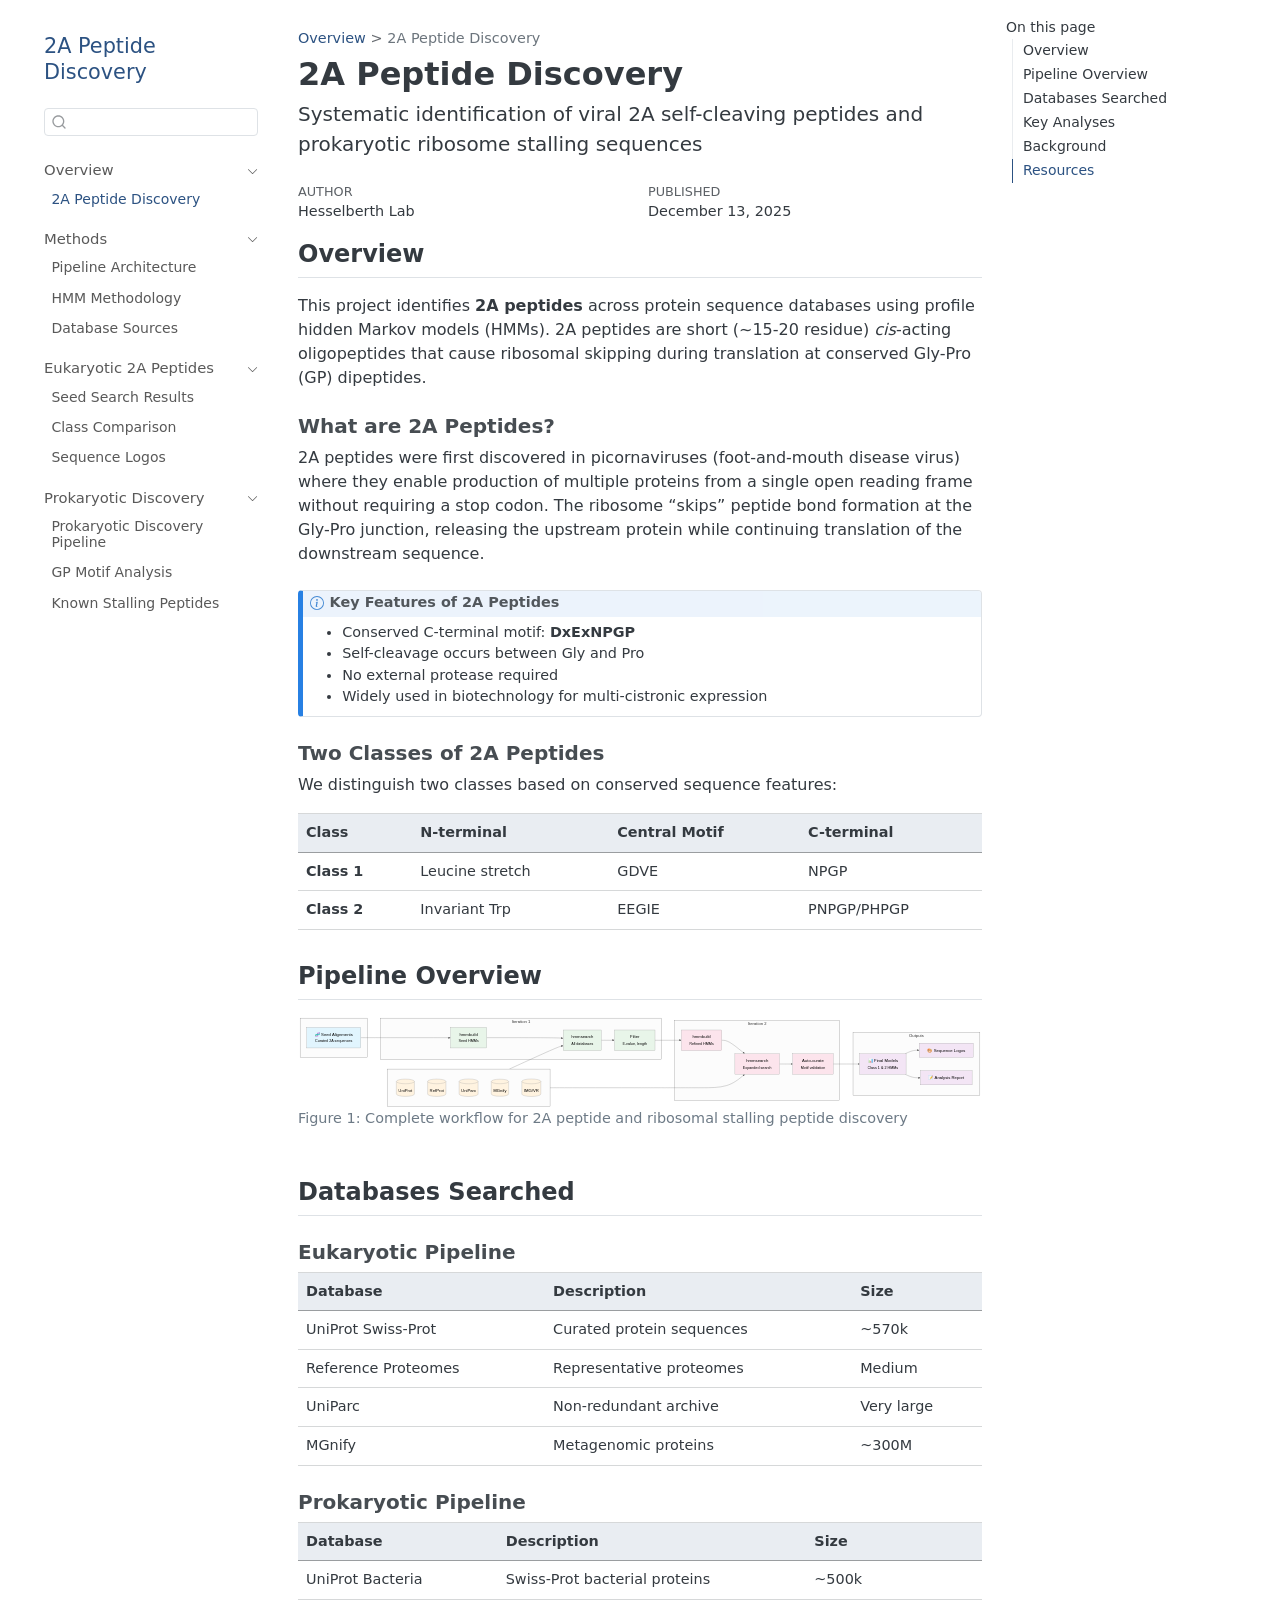
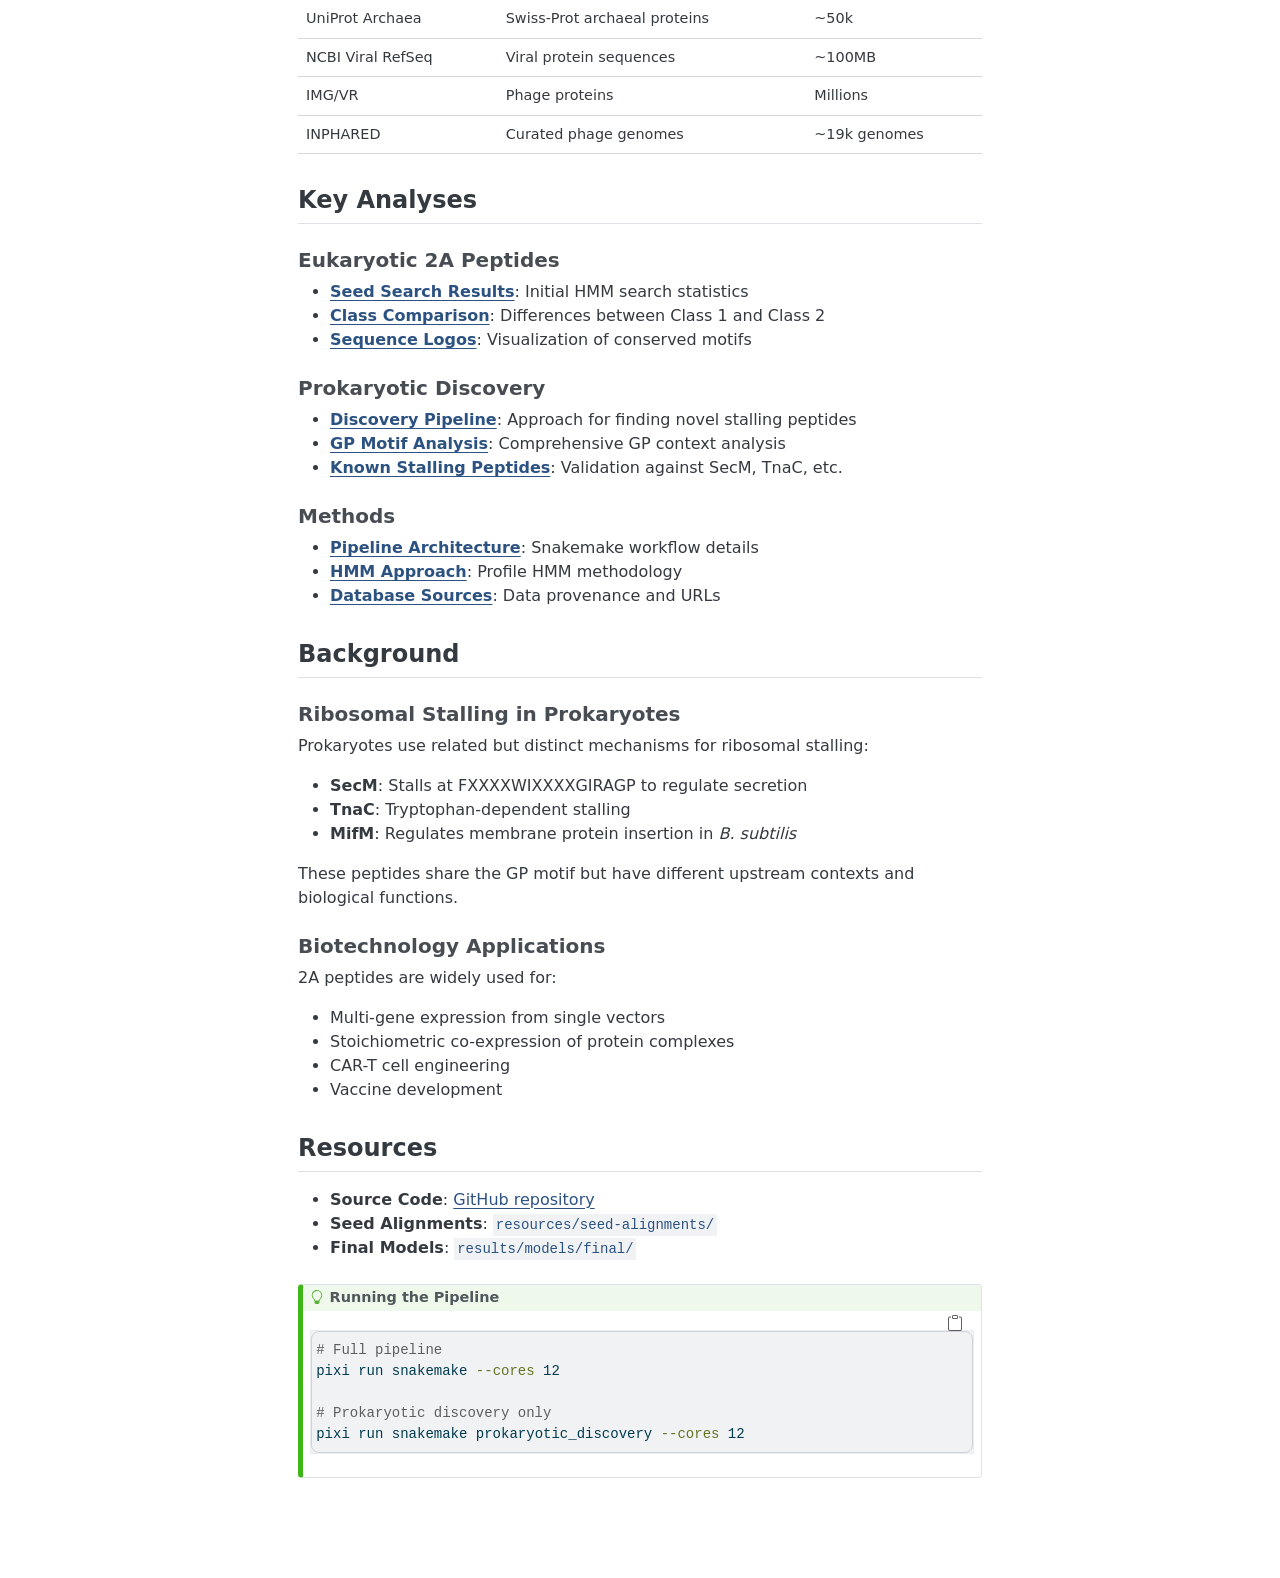
==== index.html @ baee3cad "Built site for gh-pages" ====
<!DOCTYPE html>
<html xmlns="http://www.w3.org/1999/xhtml" lang="en" xml:lang="en"><head>

<meta charset="utf-8">
<meta name="generator" content="quarto-1.8.26">

<meta name="viewport" content="width=device-width, initial-scale=1.0, user-scalable=yes">

<meta name="author" content="Hesselberth Lab">
<meta name="dcterms.date" content="2025-12-13">

<title>2A Peptide Discovery</title>
<style>
code{white-space: pre-wrap;}
span.smallcaps{font-variant: small-caps;}
div.columns{display: flex; gap: min(4vw, 1.5em);}
div.column{flex: auto; overflow-x: auto;}
div.hanging-indent{margin-left: 1.5em; text-indent: -1.5em;}
ul.task-list{list-style: none;}
ul.task-list li input[type="checkbox"] {
  width: 0.8em;
  margin: 0 0.8em 0.2em -1em; /* quarto-specific, see https://github.com/quarto-dev/quarto-cli/issues/4556 */ 
  vertical-align: middle;
}
/* CSS for syntax highlighting */
html { -webkit-text-size-adjust: 100%; }
pre > code.sourceCode { white-space: pre; position: relative; }
pre > code.sourceCode > span { display: inline-block; line-height: 1.25; }
pre > code.sourceCode > span:empty { height: 1.2em; }
.sourceCode { overflow: visible; }
code.sourceCode > span { color: inherit; text-decoration: inherit; }
div.sourceCode { margin: 1em 0; }
pre.sourceCode { margin: 0; }
@media screen {
div.sourceCode { overflow: auto; }
}
@media print {
pre > code.sourceCode { white-space: pre-wrap; }
pre > code.sourceCode > span { text-indent: -5em; padding-left: 5em; }
}
pre.numberSource code
  { counter-reset: source-line 0; }
pre.numberSource code > span
  { position: relative; left: -4em; counter-increment: source-line; }
pre.numberSource code > span > a:first-child::before
  { content: counter(source-line);
    position: relative; left: -1em; text-align: right; vertical-align: baseline;
    border: none; display: inline-block;
    -webkit-touch-callout: none; -webkit-user-select: none;
    -khtml-user-select: none; -moz-user-select: none;
    -ms-user-select: none; user-select: none;
    padding: 0 4px; width: 4em;
  }
pre.numberSource { margin-left: 3em;  padding-left: 4px; }
div.sourceCode
  {   }
@media screen {
pre > code.sourceCode > span > a:first-child::before { text-decoration: underline; }
}
</style>


<script src="site_libs/quarto-nav/quarto-nav.js"></script>
<script src="site_libs/quarto-nav/headroom.min.js"></script>
<script src="site_libs/clipboard/clipboard.min.js"></script>
<script src="site_libs/quarto-search/autocomplete.umd.js"></script>
<script src="site_libs/quarto-search/fuse.min.js"></script>
<script src="site_libs/quarto-search/quarto-search.js"></script>
<meta name="quarto:offset" content="./">
<script src="site_libs/quarto-html/quarto.js" type="module"></script>
<script src="site_libs/quarto-html/tabsets/tabsets.js" type="module"></script>
<script src="site_libs/quarto-html/axe/axe-check.js" type="module"></script>
<script src="site_libs/quarto-html/popper.min.js"></script>
<script src="site_libs/quarto-html/tippy.umd.min.js"></script>
<script src="site_libs/quarto-html/anchor.min.js"></script>
<link href="site_libs/quarto-html/tippy.css" rel="stylesheet">
<link href="site_libs/quarto-html/quarto-syntax-highlighting-91951b2397f5a16bc0a033bcc92477b2.css" rel="stylesheet" id="quarto-text-highlighting-styles">
<script src="site_libs/bootstrap/bootstrap.min.js"></script>
<link href="site_libs/bootstrap/bootstrap-icons.css" rel="stylesheet">
<link href="site_libs/bootstrap/bootstrap-59ac97085a7323f8e809bf4a09ac5792.min.css" rel="stylesheet" append-hash="true" id="quarto-bootstrap" data-mode="light">
<script id="quarto-search-options" type="application/json">{
  "location": "sidebar",
  "copy-button": false,
  "collapse-after": 3,
  "panel-placement": "start",
  "type": "textbox",
  "limit": 50,
  "keyboard-shortcut": [
    "f",
    "/",
    "s"
  ],
  "show-item-context": false,
  "language": {
    "search-no-results-text": "No results",
    "search-matching-documents-text": "matching documents",
    "search-copy-link-title": "Copy link to search",
    "search-hide-matches-text": "Hide additional matches",
    "search-more-match-text": "more match in this document",
    "search-more-matches-text": "more matches in this document",
    "search-clear-button-title": "Clear",
    "search-text-placeholder": "",
    "search-detached-cancel-button-title": "Cancel",
    "search-submit-button-title": "Submit",
    "search-label": "Search"
  }
}</script>
<meta name="mermaid-theme" content="neutral">
<script src="site_libs/quarto-diagram/mermaid.min.js"></script>
<script src="site_libs/quarto-diagram/mermaid-init.js"></script>
<link href="site_libs/quarto-diagram/mermaid.css" rel="stylesheet">


</head>

<body class="nav-sidebar floating quarto-light">

<div id="quarto-search-results"></div>
  <header id="quarto-header" class="headroom fixed-top">
  <nav class="quarto-secondary-nav">
    <div class="container-fluid d-flex">
      <button type="button" class="quarto-btn-toggle btn" data-bs-toggle="collapse" role="button" data-bs-target=".quarto-sidebar-collapse-item" aria-controls="quarto-sidebar" aria-expanded="false" aria-label="Toggle sidebar navigation" onclick="if (window.quartoToggleHeadroom) { window.quartoToggleHeadroom(); }">
        <i class="bi bi-layout-text-sidebar-reverse"></i>
      </button>
        <nav class="quarto-page-breadcrumbs" aria-label="breadcrumb"><ol class="breadcrumb"><li class="breadcrumb-item"><a href="./index.html">Overview</a></li><li class="breadcrumb-item"><a href="./index.html">2A Peptide Discovery</a></li></ol></nav>
        <a class="flex-grow-1" role="navigation" data-bs-toggle="collapse" data-bs-target=".quarto-sidebar-collapse-item" aria-controls="quarto-sidebar" aria-expanded="false" aria-label="Toggle sidebar navigation" onclick="if (window.quartoToggleHeadroom) { window.quartoToggleHeadroom(); }">      
        </a>
      <button type="button" class="btn quarto-search-button" aria-label="Search" onclick="window.quartoOpenSearch();">
        <i class="bi bi-search"></i>
      </button>
    </div>
  </nav>
</header>
<!-- content -->
<div id="quarto-content" class="quarto-container page-columns page-rows-contents page-layout-article">
<!-- sidebar -->
  <nav id="quarto-sidebar" class="sidebar collapse collapse-horizontal quarto-sidebar-collapse-item sidebar-navigation floating overflow-auto">
    <div class="pt-lg-2 mt-2 text-left sidebar-header">
    <div class="sidebar-title mb-0 py-0">
      <a href="./">2A Peptide Discovery</a> 
    </div>
      </div>
        <div class="mt-2 flex-shrink-0 align-items-center">
        <div class="sidebar-search">
        <div id="quarto-search" class="" title="Search"></div>
        </div>
        </div>
    <div class="sidebar-menu-container"> 
    <ul class="list-unstyled mt-1">
        <li class="sidebar-item sidebar-item-section">
      <div class="sidebar-item-container"> 
            <a class="sidebar-item-text sidebar-link text-start" data-bs-toggle="collapse" data-bs-target="#quarto-sidebar-section-1" role="navigation" aria-expanded="true">
 <span class="menu-text">Overview</span></a>
          <a class="sidebar-item-toggle text-start" data-bs-toggle="collapse" data-bs-target="#quarto-sidebar-section-1" role="navigation" aria-expanded="true" aria-label="Toggle section">
            <i class="bi bi-chevron-right ms-2"></i>
          </a> 
      </div>
      <ul id="quarto-sidebar-section-1" class="collapse list-unstyled sidebar-section depth1 show">  
          <li class="sidebar-item">
  <div class="sidebar-item-container"> 
  <a href="./index.html" class="sidebar-item-text sidebar-link active">
 <span class="menu-text">2A Peptide Discovery</span></a>
  </div>
</li>
      </ul>
  </li>
        <li class="sidebar-item sidebar-item-section">
      <div class="sidebar-item-container"> 
            <a class="sidebar-item-text sidebar-link text-start" data-bs-toggle="collapse" data-bs-target="#quarto-sidebar-section-2" role="navigation" aria-expanded="true">
 <span class="menu-text">Methods</span></a>
          <a class="sidebar-item-toggle text-start" data-bs-toggle="collapse" data-bs-target="#quarto-sidebar-section-2" role="navigation" aria-expanded="true" aria-label="Toggle section">
            <i class="bi bi-chevron-right ms-2"></i>
          </a> 
      </div>
      <ul id="quarto-sidebar-section-2" class="collapse list-unstyled sidebar-section depth1 show">  
          <li class="sidebar-item">
  <div class="sidebar-item-container"> 
  <a href="./methods/pipeline.html" class="sidebar-item-text sidebar-link">
 <span class="menu-text">Pipeline Architecture</span></a>
  </div>
</li>
          <li class="sidebar-item">
  <div class="sidebar-item-container"> 
  <a href="./methods/hmm-approach.html" class="sidebar-item-text sidebar-link">
 <span class="menu-text">HMM Methodology</span></a>
  </div>
</li>
          <li class="sidebar-item">
  <div class="sidebar-item-container"> 
  <a href="./methods/databases.html" class="sidebar-item-text sidebar-link">
 <span class="menu-text">Database Sources</span></a>
  </div>
</li>
      </ul>
  </li>
        <li class="sidebar-item sidebar-item-section">
      <div class="sidebar-item-container"> 
            <a class="sidebar-item-text sidebar-link text-start" data-bs-toggle="collapse" data-bs-target="#quarto-sidebar-section-3" role="navigation" aria-expanded="true">
 <span class="menu-text">Eukaryotic 2A Peptides</span></a>
          <a class="sidebar-item-toggle text-start" data-bs-toggle="collapse" data-bs-target="#quarto-sidebar-section-3" role="navigation" aria-expanded="true" aria-label="Toggle section">
            <i class="bi bi-chevron-right ms-2"></i>
          </a> 
      </div>
      <ul id="quarto-sidebar-section-3" class="collapse list-unstyled sidebar-section depth1 show">  
          <li class="sidebar-item">
  <div class="sidebar-item-container"> 
  <a href="./eukaryotic/seed-search.html" class="sidebar-item-text sidebar-link">
 <span class="menu-text">Seed Search Results</span></a>
  </div>
</li>
          <li class="sidebar-item">
  <div class="sidebar-item-container"> 
  <a href="./eukaryotic/class-comparison.html" class="sidebar-item-text sidebar-link">
 <span class="menu-text">Class Comparison</span></a>
  </div>
</li>
          <li class="sidebar-item">
  <div class="sidebar-item-container"> 
  <a href="./eukaryotic/sequence-logos.html" class="sidebar-item-text sidebar-link">
 <span class="menu-text">Sequence Logos</span></a>
  </div>
</li>
      </ul>
  </li>
        <li class="sidebar-item sidebar-item-section">
      <div class="sidebar-item-container"> 
            <a class="sidebar-item-text sidebar-link text-start" data-bs-toggle="collapse" data-bs-target="#quarto-sidebar-section-4" role="navigation" aria-expanded="true">
 <span class="menu-text">Prokaryotic Discovery</span></a>
          <a class="sidebar-item-toggle text-start" data-bs-toggle="collapse" data-bs-target="#quarto-sidebar-section-4" role="navigation" aria-expanded="true" aria-label="Toggle section">
            <i class="bi bi-chevron-right ms-2"></i>
          </a> 
      </div>
      <ul id="quarto-sidebar-section-4" class="collapse list-unstyled sidebar-section depth1 show">  
          <li class="sidebar-item">
  <div class="sidebar-item-container"> 
  <a href="./prokaryotic/discovery.html" class="sidebar-item-text sidebar-link">
 <span class="menu-text">Prokaryotic Discovery Pipeline</span></a>
  </div>
</li>
          <li class="sidebar-item">
  <div class="sidebar-item-container"> 
  <a href="./prokaryotic/gp-motifs.html" class="sidebar-item-text sidebar-link">
 <span class="menu-text">GP Motif Analysis</span></a>
  </div>
</li>
          <li class="sidebar-item">
  <div class="sidebar-item-container"> 
  <a href="./prokaryotic/stalling-peptides.html" class="sidebar-item-text sidebar-link">
 <span class="menu-text">Known Stalling Peptides</span></a>
  </div>
</li>
      </ul>
  </li>
    </ul>
    </div>
</nav>
<div id="quarto-sidebar-glass" class="quarto-sidebar-collapse-item" data-bs-toggle="collapse" data-bs-target=".quarto-sidebar-collapse-item"></div>
<!-- margin-sidebar -->
    <div id="quarto-margin-sidebar" class="sidebar margin-sidebar">
        <nav id="TOC" role="doc-toc" class="toc-active">
    <h2 id="toc-title">On this page</h2>
   
  <ul>
  <li><a href="#overview" id="toc-overview" class="nav-link active" data-scroll-target="#overview">Overview</a>
  <ul class="collapse">
  <li><a href="#what-are-2a-peptides" id="toc-what-are-2a-peptides" class="nav-link" data-scroll-target="#what-are-2a-peptides">What are 2A Peptides?</a></li>
  <li><a href="#two-classes-of-2a-peptides" id="toc-two-classes-of-2a-peptides" class="nav-link" data-scroll-target="#two-classes-of-2a-peptides">Two Classes of 2A Peptides</a></li>
  </ul></li>
  <li><a href="#pipeline-overview" id="toc-pipeline-overview" class="nav-link" data-scroll-target="#pipeline-overview">Pipeline Overview</a></li>
  <li><a href="#databases-searched" id="toc-databases-searched" class="nav-link" data-scroll-target="#databases-searched">Databases Searched</a>
  <ul class="collapse">
  <li><a href="#eukaryotic-pipeline" id="toc-eukaryotic-pipeline" class="nav-link" data-scroll-target="#eukaryotic-pipeline">Eukaryotic Pipeline</a></li>
  <li><a href="#prokaryotic-pipeline" id="toc-prokaryotic-pipeline" class="nav-link" data-scroll-target="#prokaryotic-pipeline">Prokaryotic Pipeline</a></li>
  </ul></li>
  <li><a href="#key-analyses" id="toc-key-analyses" class="nav-link" data-scroll-target="#key-analyses">Key Analyses</a>
  <ul class="collapse">
  <li><a href="#eukaryotic-2a-peptides" id="toc-eukaryotic-2a-peptides" class="nav-link" data-scroll-target="#eukaryotic-2a-peptides">Eukaryotic 2A Peptides</a></li>
  <li><a href="#prokaryotic-discovery" id="toc-prokaryotic-discovery" class="nav-link" data-scroll-target="#prokaryotic-discovery">Prokaryotic Discovery</a></li>
  <li><a href="#methods" id="toc-methods" class="nav-link" data-scroll-target="#methods">Methods</a></li>
  </ul></li>
  <li><a href="#background" id="toc-background" class="nav-link" data-scroll-target="#background">Background</a>
  <ul class="collapse">
  <li><a href="#ribosomal-stalling-in-prokaryotes" id="toc-ribosomal-stalling-in-prokaryotes" class="nav-link" data-scroll-target="#ribosomal-stalling-in-prokaryotes">Ribosomal Stalling in Prokaryotes</a></li>
  <li><a href="#biotechnology-applications" id="toc-biotechnology-applications" class="nav-link" data-scroll-target="#biotechnology-applications">Biotechnology Applications</a></li>
  </ul></li>
  <li><a href="#resources" id="toc-resources" class="nav-link" data-scroll-target="#resources">Resources</a></li>
  </ul>
</nav>
    </div>
<!-- main -->
<main class="content" id="quarto-document-content">

<header id="title-block-header" class="quarto-title-block default"><nav class="quarto-page-breadcrumbs quarto-title-breadcrumbs d-none d-lg-block" aria-label="breadcrumb"><ol class="breadcrumb"><li class="breadcrumb-item"><a href="./index.html">Overview</a></li><li class="breadcrumb-item"><a href="./index.html">2A Peptide Discovery</a></li></ol></nav>
<div class="quarto-title">
<h1 class="title">2A Peptide Discovery</h1>
<p class="subtitle lead">Systematic identification of viral 2A self-cleaving peptides and prokaryotic ribosome stalling sequences</p>
</div>



<div class="quarto-title-meta">

    <div>
    <div class="quarto-title-meta-heading">Author</div>
    <div class="quarto-title-meta-contents">
             <p>Hesselberth Lab </p>
          </div>
  </div>
    
    <div>
    <div class="quarto-title-meta-heading">Published</div>
    <div class="quarto-title-meta-contents">
      <p class="date">December 13, 2025</p>
    </div>
  </div>
  
    
  </div>
  


</header>


<section id="overview" class="level2">
<h2 class="anchored" data-anchor-id="overview">Overview</h2>
<p>This project identifies <strong>2A peptides</strong> across protein sequence databases using profile hidden Markov models (HMMs). 2A peptides are short (~15-20 residue) <em>cis</em>-acting oligopeptides that cause ribosomal skipping during translation at conserved Gly-Pro (GP) dipeptides.</p>
<section id="what-are-2a-peptides" class="level3">
<h3 class="anchored" data-anchor-id="what-are-2a-peptides">What are 2A Peptides?</h3>
<p>2A peptides were first discovered in picornaviruses (foot-and-mouth disease virus) where they enable production of multiple proteins from a single open reading frame without requiring a stop codon. The ribosome “skips” peptide bond formation at the Gly-Pro junction, releasing the upstream protein while continuing translation of the downstream sequence.</p>
<div class="callout callout-style-default callout-note callout-titled">
<div class="callout-header d-flex align-content-center">
<div class="callout-icon-container">
<i class="callout-icon"></i>
</div>
<div class="callout-title-container flex-fill">
<span class="screen-reader-only">Note</span>Key Features of 2A Peptides
</div>
</div>
<div class="callout-body-container callout-body">
<ul>
<li>Conserved C-terminal motif: <strong>DxExNPGP</strong></li>
<li>Self-cleavage occurs between Gly and Pro</li>
<li>No external protease required</li>
<li>Widely used in biotechnology for multi-cistronic expression</li>
</ul>
</div>
</div>
</section>
<section id="two-classes-of-2a-peptides" class="level3">
<h3 class="anchored" data-anchor-id="two-classes-of-2a-peptides">Two Classes of 2A Peptides</h3>
<p>We distinguish two classes based on conserved sequence features:</p>
<table class="caption-top table">
<thead>
<tr class="header">
<th>Class</th>
<th>N-terminal</th>
<th>Central Motif</th>
<th>C-terminal</th>
</tr>
</thead>
<tbody>
<tr class="odd">
<td><strong>Class 1</strong></td>
<td>Leucine stretch</td>
<td>GDVE</td>
<td>NPGP</td>
</tr>
<tr class="even">
<td><strong>Class 2</strong></td>
<td>Invariant Trp</td>
<td>EEGIE</td>
<td>PNPGP/PHPGP</td>
</tr>
</tbody>
</table>
</section>
</section>
<section id="pipeline-overview" class="level2">
<h2 class="anchored" data-anchor-id="pipeline-overview">Pipeline Overview</h2>
<div class="cell" data-layout-align="default">
<div class="cell-output-display">
<div id="fig-pipeline" class="quarto-float quarto-figure quarto-figure-center anchored">
<figure class="quarto-float quarto-float-fig figure">
<div aria-describedby="fig-pipeline-caption-0ceaefa1-69ba-4598-a22c-09a6ac19f8ca">
<div>
<pre class="mermaid mermaid-js" data-label="fig-pipeline">flowchart LR
    subgraph inputs[" "]
        direction TB
        Seeds["🧬 Seed Alignments&lt;br/&gt;&lt;small&gt;Curated 2A sequences&lt;/small&gt;"]
        style Seeds fill:#e1f5fe
    end

    subgraph databases[" "]
        direction TB
        UniProt[(UniProt)]
        RefProt[(RefProt)]
        UniParc[(UniParc)]
        MGnify[(MGnify)]
        IMGVR[(IMG/VR)]
        style UniProt fill:#fff3e0
        style RefProt fill:#fff3e0
        style UniParc fill:#fff3e0
        style MGnify fill:#fff3e0
        style IMGVR fill:#fff3e0
    end

    subgraph iteration1["Iteration 1"]
        direction TB
        HMM1["hmmbuild&lt;br/&gt;&lt;small&gt;Seed HMMs&lt;/small&gt;"]
        Search1["hmmsearch&lt;br/&gt;&lt;small&gt;All databases&lt;/small&gt;"]
        Filter1["Filter&lt;br/&gt;&lt;small&gt;E-value, length&lt;/small&gt;"]
        style HMM1 fill:#e8f5e9
        style Search1 fill:#e8f5e9
        style Filter1 fill:#e8f5e9
    end

    subgraph iteration2["Iteration 2"]
        direction TB
        HMM2["hmmbuild&lt;br/&gt;&lt;small&gt;Refined HMMs&lt;/small&gt;"]
        Search2["hmmsearch&lt;br/&gt;&lt;small&gt;Expanded search&lt;/small&gt;"]
        Curate["Auto-curate&lt;br/&gt;&lt;small&gt;Motif validation&lt;/small&gt;"]
        style HMM2 fill:#fce4ec
        style Search2 fill:#fce4ec
        style Curate fill:#fce4ec
    end

    subgraph outputs["Outputs"]
        direction TB
        FinalHMM["📊 Final Models&lt;br/&gt;&lt;small&gt;Class 1 &amp; 2 HMMs&lt;/small&gt;"]
        Logos["🎨 Sequence Logos"]
        Report["📝 Analysis Report"]
        style FinalHMM fill:#f3e5f5
        style Logos fill:#f3e5f5
        style Report fill:#f3e5f5
    end

    Seeds --&gt; HMM1
    HMM1 --&gt; Search1
    databases --&gt; Search1
    Search1 --&gt; Filter1
    Filter1 --&gt; HMM2
    HMM2 --&gt; Search2
    databases --&gt; Search2
    Search2 --&gt; Curate
    Curate --&gt; FinalHMM
    FinalHMM --&gt; Logos
    FinalHMM --&gt; Report
</pre>
</div>
</div>
<figcaption class="quarto-float-caption-bottom quarto-float-caption quarto-float-fig" id="fig-pipeline-caption-0ceaefa1-69ba-4598-a22c-09a6ac19f8ca">
Figure&nbsp;1: Complete workflow for 2A peptide and ribosomal stalling peptide discovery
</figcaption>
</figure>
</div>
</div>
</div>
</section>
<section id="databases-searched" class="level2">
<h2 class="anchored" data-anchor-id="databases-searched">Databases Searched</h2>
<section id="eukaryotic-pipeline" class="level3">
<h3 class="anchored" data-anchor-id="eukaryotic-pipeline">Eukaryotic Pipeline</h3>
<table class="caption-top table">
<thead>
<tr class="header">
<th>Database</th>
<th>Description</th>
<th>Size</th>
</tr>
</thead>
<tbody>
<tr class="odd">
<td>UniProt Swiss-Prot</td>
<td>Curated protein sequences</td>
<td>~570k</td>
</tr>
<tr class="even">
<td>Reference Proteomes</td>
<td>Representative proteomes</td>
<td>Medium</td>
</tr>
<tr class="odd">
<td>UniParc</td>
<td>Non-redundant archive</td>
<td>Very large</td>
</tr>
<tr class="even">
<td>MGnify</td>
<td>Metagenomic proteins</td>
<td>~300M</td>
</tr>
</tbody>
</table>
</section>
<section id="prokaryotic-pipeline" class="level3">
<h3 class="anchored" data-anchor-id="prokaryotic-pipeline">Prokaryotic Pipeline</h3>
<table class="caption-top table">
<thead>
<tr class="header">
<th>Database</th>
<th>Description</th>
<th>Size</th>
</tr>
</thead>
<tbody>
<tr class="odd">
<td>UniProt Bacteria</td>
<td>Swiss-Prot bacterial proteins</td>
<td>~500k</td>
</tr>
<tr class="even">
<td>UniProt Archaea</td>
<td>Swiss-Prot archaeal proteins</td>
<td>~50k</td>
</tr>
<tr class="odd">
<td>NCBI Viral RefSeq</td>
<td>Viral protein sequences</td>
<td>~100MB</td>
</tr>
<tr class="even">
<td>IMG/VR</td>
<td>Phage proteins</td>
<td>Millions</td>
</tr>
<tr class="odd">
<td>INPHARED</td>
<td>Curated phage genomes</td>
<td>~19k genomes</td>
</tr>
</tbody>
</table>
</section>
</section>
<section id="key-analyses" class="level2">
<h2 class="anchored" data-anchor-id="key-analyses">Key Analyses</h2>
<section id="eukaryotic-2a-peptides" class="level3">
<h3 class="anchored" data-anchor-id="eukaryotic-2a-peptides">Eukaryotic 2A Peptides</h3>
<ul>
<li><a href="./eukaryotic/seed-search.html"><strong>Seed Search Results</strong></a>: Initial HMM search statistics</li>
<li><a href="./eukaryotic/class-comparison.html"><strong>Class Comparison</strong></a>: Differences between Class 1 and Class 2</li>
<li><a href="./eukaryotic/sequence-logos.html"><strong>Sequence Logos</strong></a>: Visualization of conserved motifs</li>
</ul>
</section>
<section id="prokaryotic-discovery" class="level3">
<h3 class="anchored" data-anchor-id="prokaryotic-discovery">Prokaryotic Discovery</h3>
<ul>
<li><a href="./prokaryotic/discovery.html"><strong>Discovery Pipeline</strong></a>: Approach for finding novel stalling peptides</li>
<li><a href="./prokaryotic/gp-motifs.html"><strong>GP Motif Analysis</strong></a>: Comprehensive GP context analysis</li>
<li><a href="./prokaryotic/stalling-peptides.html"><strong>Known Stalling Peptides</strong></a>: Validation against SecM, TnaC, etc.</li>
</ul>
</section>
<section id="methods" class="level3">
<h3 class="anchored" data-anchor-id="methods">Methods</h3>
<ul>
<li><a href="./methods/pipeline.html"><strong>Pipeline Architecture</strong></a>: Snakemake workflow details</li>
<li><a href="./methods/hmm-approach.html"><strong>HMM Approach</strong></a>: Profile HMM methodology</li>
<li><a href="./methods/databases.html"><strong>Database Sources</strong></a>: Data provenance and URLs</li>
</ul>
</section>
</section>
<section id="background" class="level2">
<h2 class="anchored" data-anchor-id="background">Background</h2>
<section id="ribosomal-stalling-in-prokaryotes" class="level3">
<h3 class="anchored" data-anchor-id="ribosomal-stalling-in-prokaryotes">Ribosomal Stalling in Prokaryotes</h3>
<p>Prokaryotes use related but distinct mechanisms for ribosomal stalling:</p>
<ul>
<li><strong>SecM</strong>: Stalls at FXXXXWIXXXXGIRAGP to regulate secretion</li>
<li><strong>TnaC</strong>: Tryptophan-dependent stalling</li>
<li><strong>MifM</strong>: Regulates membrane protein insertion in <em>B. subtilis</em></li>
</ul>
<p>These peptides share the GP motif but have different upstream contexts and biological functions.</p>
</section>
<section id="biotechnology-applications" class="level3">
<h3 class="anchored" data-anchor-id="biotechnology-applications">Biotechnology Applications</h3>
<p>2A peptides are widely used for:</p>
<ul>
<li>Multi-gene expression from single vectors</li>
<li>Stoichiometric co-expression of protein complexes</li>
<li>CAR-T cell engineering</li>
<li>Vaccine development</li>
</ul>
</section>
</section>
<section id="resources" class="level2">
<h2 class="anchored" data-anchor-id="resources">Resources</h2>
<ul>
<li><strong>Source Code</strong>: <a href="https://github.com/rnabioco/2a-peptide-search">GitHub repository</a></li>
<li><strong>Seed Alignments</strong>: <code>resources/seed-alignments/</code></li>
<li><strong>Final Models</strong>: <code>results/models/final/</code></li>
</ul>
<div class="callout callout-style-default callout-tip callout-titled">
<div class="callout-header d-flex align-content-center">
<div class="callout-icon-container">
<i class="callout-icon"></i>
</div>
<div class="callout-title-container flex-fill">
<span class="screen-reader-only">Tip</span>Running the Pipeline
</div>
</div>
<div class="callout-body-container callout-body">
<div class="code-copy-outer-scaffold"><div class="sourceCode" id="cb1"><pre class="sourceCode bash code-with-copy"><code class="sourceCode bash"><span id="cb1-1"><a href="#cb1-1" aria-hidden="true" tabindex="-1"></a><span class="co"># Full pipeline</span></span>
<span id="cb1-2"><a href="#cb1-2" aria-hidden="true" tabindex="-1"></a><span class="ex">pixi</span> run snakemake <span class="at">--cores</span> 12</span>
<span id="cb1-3"><a href="#cb1-3" aria-hidden="true" tabindex="-1"></a></span>
<span id="cb1-4"><a href="#cb1-4" aria-hidden="true" tabindex="-1"></a><span class="co"># Prokaryotic discovery only</span></span>
<span id="cb1-5"><a href="#cb1-5" aria-hidden="true" tabindex="-1"></a><span class="ex">pixi</span> run snakemake prokaryotic_discovery <span class="at">--cores</span> 12</span></code></pre></div><button title="Copy to Clipboard" class="code-copy-button"><i class="bi"></i></button></div>
</div>
</div>


</section>

</main> <!-- /main -->
<script id="quarto-html-after-body" type="application/javascript">
  window.document.addEventListener("DOMContentLoaded", function (event) {
    const icon = "";
    const anchorJS = new window.AnchorJS();
    anchorJS.options = {
      placement: 'right',
      icon: icon
    };
    anchorJS.add('.anchored');
    const isCodeAnnotation = (el) => {
      for (const clz of el.classList) {
        if (clz.startsWith('code-annotation-')) {                     
          return true;
        }
      }
      return false;
    }
    const onCopySuccess = function(e) {
      // button target
      const button = e.trigger;
      // don't keep focus
      button.blur();
      // flash "checked"
      button.classList.add('code-copy-button-checked');
      var currentTitle = button.getAttribute("title");
      button.setAttribute("title", "Copied!");
      let tooltip;
      if (window.bootstrap) {
        button.setAttribute("data-bs-toggle", "tooltip");
        button.setAttribute("data-bs-placement", "left");
        button.setAttribute("data-bs-title", "Copied!");
        tooltip = new bootstrap.Tooltip(button, 
          { trigger: "manual", 
            customClass: "code-copy-button-tooltip",
            offset: [0, -8]});
        tooltip.show();    
      }
      setTimeout(function() {
        if (tooltip) {
          tooltip.hide();
          button.removeAttribute("data-bs-title");
          button.removeAttribute("data-bs-toggle");
          button.removeAttribute("data-bs-placement");
        }
        button.setAttribute("title", currentTitle);
        button.classList.remove('code-copy-button-checked');
      }, 1000);
      // clear code selection
      e.clearSelection();
    }
    const getTextToCopy = function(trigger) {
      const outerScaffold = trigger.parentElement.cloneNode(true);
      const codeEl = outerScaffold.querySelector('code');
      for (const childEl of codeEl.children) {
        if (isCodeAnnotation(childEl)) {
          childEl.remove();
        }
      }
      return codeEl.innerText;
    }
    const clipboard = new window.ClipboardJS('.code-copy-button:not([data-in-quarto-modal])', {
      text: getTextToCopy
    });
    clipboard.on('success', onCopySuccess);
    if (window.document.getElementById('quarto-embedded-source-code-modal')) {
      const clipboardModal = new window.ClipboardJS('.code-copy-button[data-in-quarto-modal]', {
        text: getTextToCopy,
        container: window.document.getElementById('quarto-embedded-source-code-modal')
      });
      clipboardModal.on('success', onCopySuccess);
    }
      var localhostRegex = new RegExp(/^(?:http|https):\/\/localhost\:?[0-9]*\//);
      var mailtoRegex = new RegExp(/^mailto:/);
        var filterRegex = new RegExp('/' + window.location.host + '/');
      var isInternal = (href) => {
          return filterRegex.test(href) || localhostRegex.test(href) || mailtoRegex.test(href);
      }
      // Inspect non-navigation links and adorn them if external
     var links = window.document.querySelectorAll('a[href]:not(.nav-link):not(.navbar-brand):not(.toc-action):not(.sidebar-link):not(.sidebar-item-toggle):not(.pagination-link):not(.no-external):not([aria-hidden]):not(.dropdown-item):not(.quarto-navigation-tool):not(.about-link)');
      for (var i=0; i<links.length; i++) {
        const link = links[i];
        if (!isInternal(link.href)) {
          // undo the damage that might have been done by quarto-nav.js in the case of
          // links that we want to consider external
          if (link.dataset.originalHref !== undefined) {
            link.href = link.dataset.originalHref;
          }
        }
      }
    function tippyHover(el, contentFn, onTriggerFn, onUntriggerFn) {
      const config = {
        allowHTML: true,
        maxWidth: 500,
        delay: 100,
        arrow: false,
        appendTo: function(el) {
            return el.parentElement;
        },
        interactive: true,
        interactiveBorder: 10,
        theme: 'quarto',
        placement: 'bottom-start',
      };
      if (contentFn) {
        config.content = contentFn;
      }
      if (onTriggerFn) {
        config.onTrigger = onTriggerFn;
      }
      if (onUntriggerFn) {
        config.onUntrigger = onUntriggerFn;
      }
      window.tippy(el, config); 
    }
    const noterefs = window.document.querySelectorAll('a[role="doc-noteref"]');
    for (var i=0; i<noterefs.length; i++) {
      const ref = noterefs[i];
      tippyHover(ref, function() {
        // use id or data attribute instead here
        let href = ref.getAttribute('data-footnote-href') || ref.getAttribute('href');
        try { href = new URL(href).hash; } catch {}
        const id = href.replace(/^#\/?/, "");
        const note = window.document.getElementById(id);
        if (note) {
          return note.innerHTML;
        } else {
          return "";
        }
      });
    }
    const xrefs = window.document.querySelectorAll('a.quarto-xref');
    const processXRef = (id, note) => {
      // Strip column container classes
      const stripColumnClz = (el) => {
        el.classList.remove("page-full", "page-columns");
        if (el.children) {
          for (const child of el.children) {
            stripColumnClz(child);
          }
        }
      }
      stripColumnClz(note)
      if (id === null || id.startsWith('sec-')) {
        // Special case sections, only their first couple elements
        const container = document.createElement("div");
        if (note.children && note.children.length > 2) {
          container.appendChild(note.children[0].cloneNode(true));
          for (let i = 1; i < note.children.length; i++) {
            const child = note.children[i];
            if (child.tagName === "P" && child.innerText === "") {
              continue;
            } else {
              container.appendChild(child.cloneNode(true));
              break;
            }
          }
          if (window.Quarto?.typesetMath) {
            window.Quarto.typesetMath(container);
          }
          return container.innerHTML
        } else {
          if (window.Quarto?.typesetMath) {
            window.Quarto.typesetMath(note);
          }
          return note.innerHTML;
        }
      } else {
        // Remove any anchor links if they are present
        const anchorLink = note.querySelector('a.anchorjs-link');
        if (anchorLink) {
          anchorLink.remove();
        }
        if (window.Quarto?.typesetMath) {
          window.Quarto.typesetMath(note);
        }
        if (note.classList.contains("callout")) {
          return note.outerHTML;
        } else {
          return note.innerHTML;
        }
      }
    }
    for (var i=0; i<xrefs.length; i++) {
      const xref = xrefs[i];
      tippyHover(xref, undefined, function(instance) {
        instance.disable();
        let url = xref.getAttribute('href');
        let hash = undefined; 
        if (url.startsWith('#')) {
          hash = url;
        } else {
          try { hash = new URL(url).hash; } catch {}
        }
        if (hash) {
          const id = hash.replace(/^#\/?/, "");
          const note = window.document.getElementById(id);
          if (note !== null) {
            try {
              const html = processXRef(id, note.cloneNode(true));
              instance.setContent(html);
            } finally {
              instance.enable();
              instance.show();
            }
          } else {
            // See if we can fetch this
            fetch(url.split('#')[0])
            .then(res => res.text())
            .then(html => {
              const parser = new DOMParser();
              const htmlDoc = parser.parseFromString(html, "text/html");
              const note = htmlDoc.getElementById(id);
              if (note !== null) {
                const html = processXRef(id, note);
                instance.setContent(html);
              } 
            }).finally(() => {
              instance.enable();
              instance.show();
            });
          }
        } else {
          // See if we can fetch a full url (with no hash to target)
          // This is a special case and we should probably do some content thinning / targeting
          fetch(url)
          .then(res => res.text())
          .then(html => {
            const parser = new DOMParser();
            const htmlDoc = parser.parseFromString(html, "text/html");
            const note = htmlDoc.querySelector('main.content');
            if (note !== null) {
              // This should only happen for chapter cross references
              // (since there is no id in the URL)
              // remove the first header
              if (note.children.length > 0 && note.children[0].tagName === "HEADER") {
                note.children[0].remove();
              }
              const html = processXRef(null, note);
              instance.setContent(html);
            } 
          }).finally(() => {
            instance.enable();
            instance.show();
          });
        }
      }, function(instance) {
      });
    }
        let selectedAnnoteEl;
        const selectorForAnnotation = ( cell, annotation) => {
          let cellAttr = 'data-code-cell="' + cell + '"';
          let lineAttr = 'data-code-annotation="' +  annotation + '"';
          const selector = 'span[' + cellAttr + '][' + lineAttr + ']';
          return selector;
        }
        const selectCodeLines = (annoteEl) => {
          const doc = window.document;
          const targetCell = annoteEl.getAttribute("data-target-cell");
          const targetAnnotation = annoteEl.getAttribute("data-target-annotation");
          const annoteSpan = window.document.querySelector(selectorForAnnotation(targetCell, targetAnnotation));
          const lines = annoteSpan.getAttribute("data-code-lines").split(",");
          const lineIds = lines.map((line) => {
            return targetCell + "-" + line;
          })
          let top = null;
          let height = null;
          let parent = null;
          if (lineIds.length > 0) {
              //compute the position of the single el (top and bottom and make a div)
              const el = window.document.getElementById(lineIds[0]);
              top = el.offsetTop;
              height = el.offsetHeight;
              parent = el.parentElement.parentElement;
            if (lineIds.length > 1) {
              const lastEl = window.document.getElementById(lineIds[lineIds.length - 1]);
              const bottom = lastEl.offsetTop + lastEl.offsetHeight;
              height = bottom - top;
            }
            if (top !== null && height !== null && parent !== null) {
              // cook up a div (if necessary) and position it 
              let div = window.document.getElementById("code-annotation-line-highlight");
              if (div === null) {
                div = window.document.createElement("div");
                div.setAttribute("id", "code-annotation-line-highlight");
                div.style.position = 'absolute';
                parent.appendChild(div);
              }
              div.style.top = top - 2 + "px";
              div.style.height = height + 4 + "px";
              div.style.left = 0;
              let gutterDiv = window.document.getElementById("code-annotation-line-highlight-gutter");
              if (gutterDiv === null) {
                gutterDiv = window.document.createElement("div");
                gutterDiv.setAttribute("id", "code-annotation-line-highlight-gutter");
                gutterDiv.style.position = 'absolute';
                const codeCell = window.document.getElementById(targetCell);
                const gutter = codeCell.querySelector('.code-annotation-gutter');
                gutter.appendChild(gutterDiv);
              }
              gutterDiv.style.top = top - 2 + "px";
              gutterDiv.style.height = height + 4 + "px";
            }
            selectedAnnoteEl = annoteEl;
          }
        };
        const unselectCodeLines = () => {
          const elementsIds = ["code-annotation-line-highlight", "code-annotation-line-highlight-gutter"];
          elementsIds.forEach((elId) => {
            const div = window.document.getElementById(elId);
            if (div) {
              div.remove();
            }
          });
          selectedAnnoteEl = undefined;
        };
          // Handle positioning of the toggle
      window.addEventListener(
        "resize",
        throttle(() => {
          elRect = undefined;
          if (selectedAnnoteEl) {
            selectCodeLines(selectedAnnoteEl);
          }
        }, 10)
      );
      function throttle(fn, ms) {
      let throttle = false;
      let timer;
        return (...args) => {
          if(!throttle) { // first call gets through
              fn.apply(this, args);
              throttle = true;
          } else { // all the others get throttled
              if(timer) clearTimeout(timer); // cancel #2
              timer = setTimeout(() => {
                fn.apply(this, args);
                timer = throttle = false;
              }, ms);
          }
        };
      }
        // Attach click handler to the DT
        const annoteDls = window.document.querySelectorAll('dt[data-target-cell]');
        for (const annoteDlNode of annoteDls) {
          annoteDlNode.addEventListener('click', (event) => {
            const clickedEl = event.target;
            if (clickedEl !== selectedAnnoteEl) {
              unselectCodeLines();
              const activeEl = window.document.querySelector('dt[data-target-cell].code-annotation-active');
              if (activeEl) {
                activeEl.classList.remove('code-annotation-active');
              }
              selectCodeLines(clickedEl);
              clickedEl.classList.add('code-annotation-active');
            } else {
              // Unselect the line
              unselectCodeLines();
              clickedEl.classList.remove('code-annotation-active');
            }
          });
        }
    const findCites = (el) => {
      const parentEl = el.parentElement;
      if (parentEl) {
        const cites = parentEl.dataset.cites;
        if (cites) {
          return {
            el,
            cites: cites.split(' ')
          };
        } else {
          return findCites(el.parentElement)
        }
      } else {
        return undefined;
      }
    };
    var bibliorefs = window.document.querySelectorAll('a[role="doc-biblioref"]');
    for (var i=0; i<bibliorefs.length; i++) {
      const ref = bibliorefs[i];
      const citeInfo = findCites(ref);
      if (citeInfo) {
        tippyHover(citeInfo.el, function() {
          var popup = window.document.createElement('div');
          citeInfo.cites.forEach(function(cite) {
            var citeDiv = window.document.createElement('div');
            citeDiv.classList.add('hanging-indent');
            citeDiv.classList.add('csl-entry');
            var biblioDiv = window.document.getElementById('ref-' + cite);
            if (biblioDiv) {
              citeDiv.innerHTML = biblioDiv.innerHTML;
            }
            popup.appendChild(citeDiv);
          });
          return popup.innerHTML;
        });
      }
    }
  });
  </script>
</div> <!-- /content -->




</body></html>
---- site_libs/quarto-html/tippy.css ----
.tippy-box[data-animation=fade][data-state=hidden]{opacity:0}[data-tippy-root]{max-width:calc(100vw - 10px)}.tippy-box{position:relative;background-color:#333;color:#fff;border-radius:4px;font-size:14px;line-height:1.4;white-space:normal;outline:0;transition-property:transform,visibility,opacity}.tippy-box[data-placement^=top]>.tippy-arrow{bottom:0}.tippy-box[data-placement^=top]>.tippy-arrow:before{bottom:-7px;left:0;border-width:8px 8px 0;border-top-color:initial;transform-origin:center top}.tippy-box[data-placement^=bottom]>.tippy-arrow{top:0}.tippy-box[data-placement^=bottom]>.tippy-arrow:before{top:-7px;left:0;border-width:0 8px 8px;border-bottom-color:initial;transform-origin:center bottom}.tippy-box[data-placement^=left]>.tippy-arrow{right:0}.tippy-box[data-placement^=left]>.tippy-arrow:before{border-width:8px 0 8px 8px;border-left-color:initial;right:-7px;transform-origin:center left}.tippy-box[data-placement^=right]>.tippy-arrow{left:0}.tippy-box[data-placement^=right]>.tippy-arrow:before{left:-7px;border-width:8px 8px 8px 0;border-right-color:initial;transform-origin:center right}.tippy-box[data-inertia][data-state=visible]{transition-timing-function:cubic-bezier(.54,1.5,.38,1.11)}.tippy-arrow{width:16px;height:16px;color:#333}.tippy-arrow:before{content:"";position:absolute;border-color:transparent;border-style:solid}.tippy-content{position:relative;padding:5px 9px;z-index:1}
---- site_libs/quarto-html/quarto-syntax-highlighting-91951b2397f5a16bc0a033bcc92477b2.css ----
/* quarto syntax highlight colors */
:root {
  --quarto-hl-ot-color: #003B4F;
  --quarto-hl-at-color: #657422;
  --quarto-hl-ss-color: #20794D;
  --quarto-hl-an-color: #5E5E5E;
  --quarto-hl-fu-color: #4758AB;
  --quarto-hl-st-color: #20794D;
  --quarto-hl-cf-color: #003B4F;
  --quarto-hl-op-color: #5E5E5E;
  --quarto-hl-er-color: #AD0000;
  --quarto-hl-bn-color: #AD0000;
  --quarto-hl-al-color: #AD0000;
  --quarto-hl-va-color: #111111;
  --quarto-hl-bu-color: inherit;
  --quarto-hl-ex-color: inherit;
  --quarto-hl-pp-color: #AD0000;
  --quarto-hl-in-color: #5E5E5E;
  --quarto-hl-vs-color: #20794D;
  --quarto-hl-wa-color: #5E5E5E;
  --quarto-hl-do-color: #5E5E5E;
  --quarto-hl-im-color: #00769E;
  --quarto-hl-ch-color: #20794D;
  --quarto-hl-dt-color: #AD0000;
  --quarto-hl-fl-color: #AD0000;
  --quarto-hl-co-color: #5E5E5E;
  --quarto-hl-cv-color: #5E5E5E;
  --quarto-hl-cn-color: #8f5902;
  --quarto-hl-sc-color: #5E5E5E;
  --quarto-hl-dv-color: #AD0000;
  --quarto-hl-kw-color: #003B4F;
}

/* other quarto variables */
:root {
  --quarto-font-monospace: "Fira Code", "JetBrains Mono", "Cascadia Code", monospace;
}

/* syntax highlight based on Pandoc's rules */
pre > code.sourceCode > span {
  color: #003B4F;
}

code.sourceCode > span {
  color: #003B4F;
}

div.sourceCode,
div.sourceCode pre.sourceCode {
  color: #003B4F;
}

/* Normal */
code span {
  color: #003B4F;
}

/* Alert */
code span.al {
  color: #AD0000;
  font-style: inherit;
}

/* Annotation */
code span.an {
  color: #5E5E5E;
  font-style: inherit;
}

/* Attribute */
code span.at {
  color: #657422;
  font-style: inherit;
}

/* BaseN */
code span.bn {
  color: #AD0000;
  font-style: inherit;
}

/* BuiltIn */
code span.bu {
  font-style: inherit;
}

/* ControlFlow */
code span.cf {
  color: #003B4F;
  font-weight: bold;
  font-style: inherit;
}

/* Char */
code span.ch {
  color: #20794D;
  font-style: inherit;
}

/* Constant */
code span.cn {
  color: #8f5902;
  font-style: inherit;
}

/* Comment */
code span.co {
  color: #5E5E5E;
  font-style: inherit;
}

/* CommentVar */
code span.cv {
  color: #5E5E5E;
  font-style: italic;
}

/* Documentation */
code span.do {
  color: #5E5E5E;
  font-style: italic;
}

/* DataType */
code span.dt {
  color: #AD0000;
  font-style: inherit;
}

/* DecVal */
code span.dv {
  color: #AD0000;
  font-style: inherit;
}

/* Error */
code span.er {
  color: #AD0000;
  font-style: inherit;
}

/* Extension */
code span.ex {
  font-style: inherit;
}

/* Float */
code span.fl {
  color: #AD0000;
  font-style: inherit;
}

/* Function */
code span.fu {
  color: #4758AB;
  font-style: inherit;
}

/* Import */
code span.im {
  color: #00769E;
  font-style: inherit;
}

/* Information */
code span.in {
  color: #5E5E5E;
  font-style: inherit;
}

/* Keyword */
code span.kw {
  color: #003B4F;
  font-weight: bold;
  font-style: inherit;
}

/* Operator */
code span.op {
  color: #5E5E5E;
  font-style: inherit;
}

/* Other */
code span.ot {
  color: #003B4F;
  font-style: inherit;
}

/* Preprocessor */
code span.pp {
  color: #AD0000;
  font-style: inherit;
}

/* SpecialChar */
code span.sc {
  color: #5E5E5E;
  font-style: inherit;
}

/* SpecialString */
code span.ss {
  color: #20794D;
  font-style: inherit;
}

/* String */
code span.st {
  color: #20794D;
  font-style: inherit;
}

/* Variable */
code span.va {
  color: #111111;
  font-style: inherit;
}

/* VerbatimString */
code span.vs {
  color: #20794D;
  font-style: inherit;
}

/* Warning */
code span.wa {
  color: #5E5E5E;
  font-style: italic;
}

.prevent-inlining {
  content: "</";
}

/*# sourceMappingURL=e9ee73061c715687a02ab6f005e164eb.css.map */
---- site_libs/quarto-diagram/mermaid.css ----
.mermaidTooltip {
  position: absolute;
  text-align: center;
  max-width: 200px;
  padding: 2px;
  font-family: "trebuchet ms", verdana, arial;
  font-size: 12px;
  background: #ffffde;
  border: 1px solid #aaaa33;
  border-radius: 2px;
  pointer-events: none;
  z-index: 1000;
}
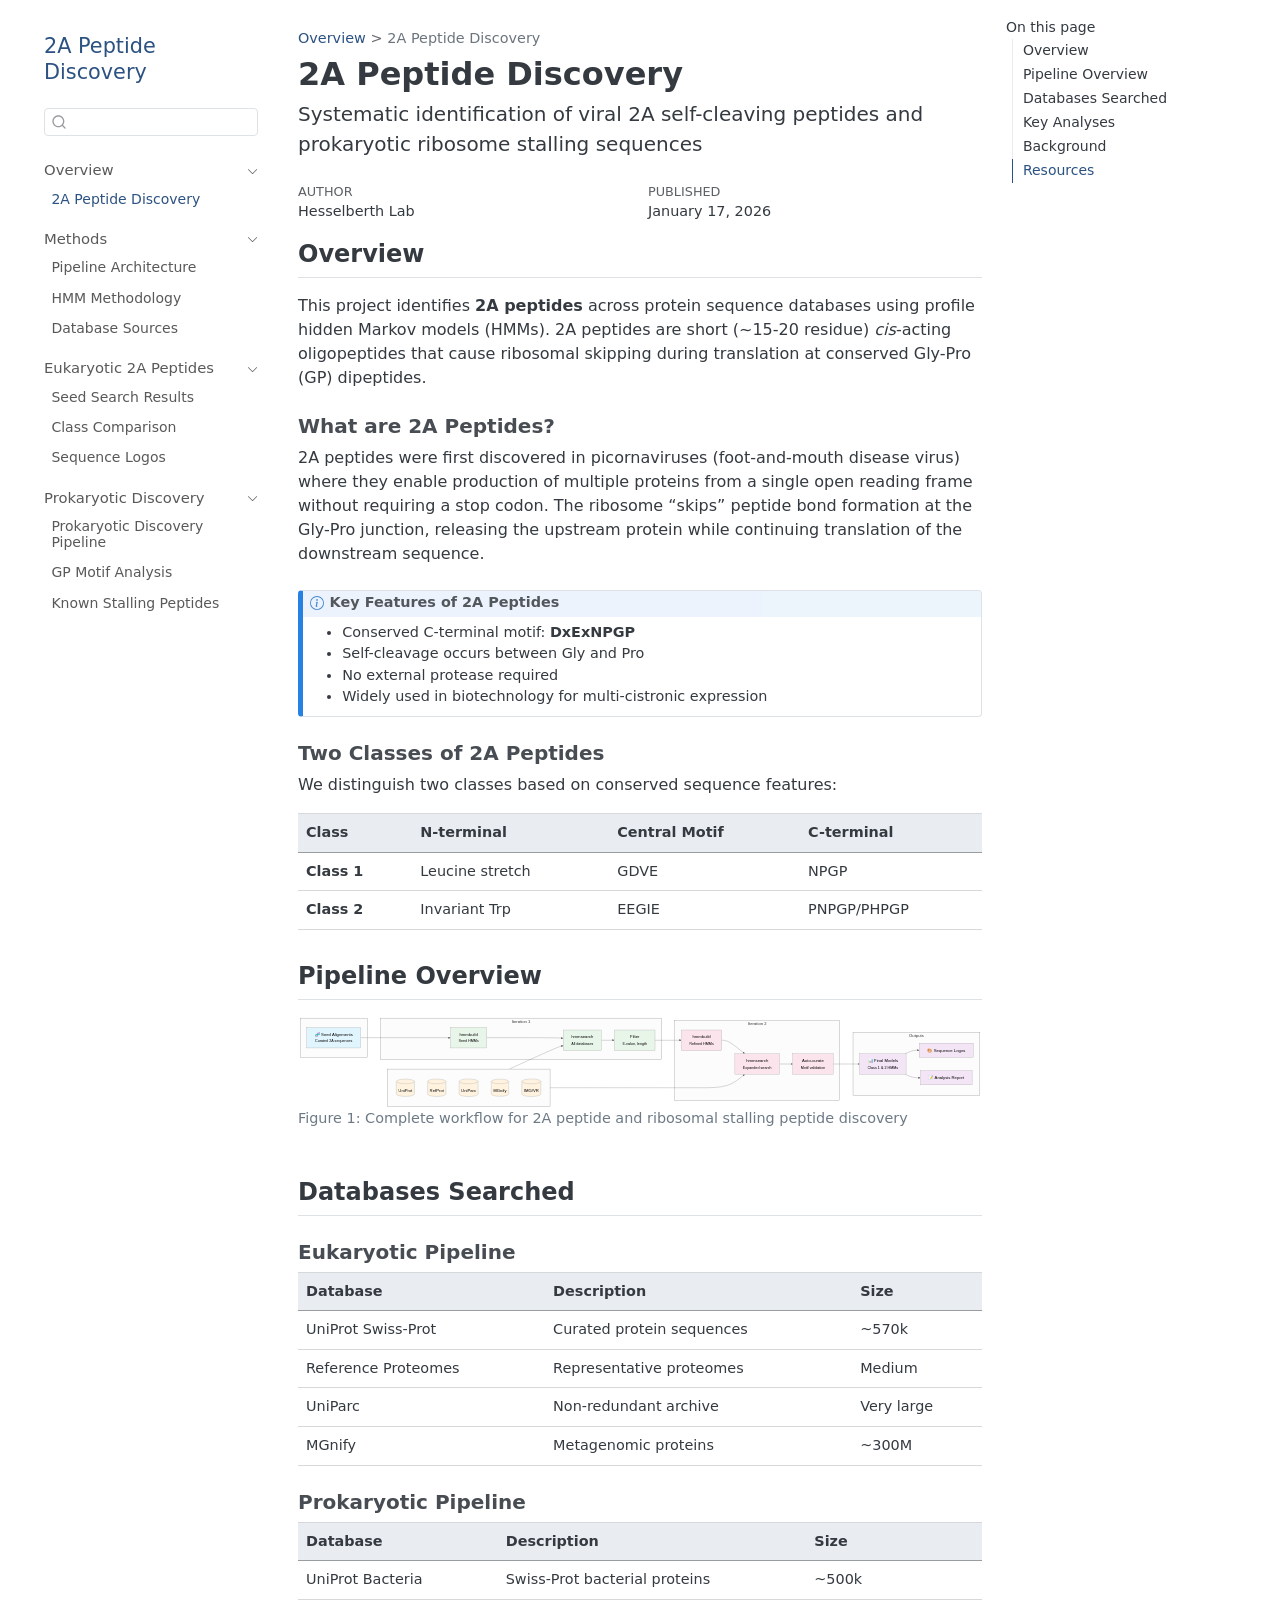
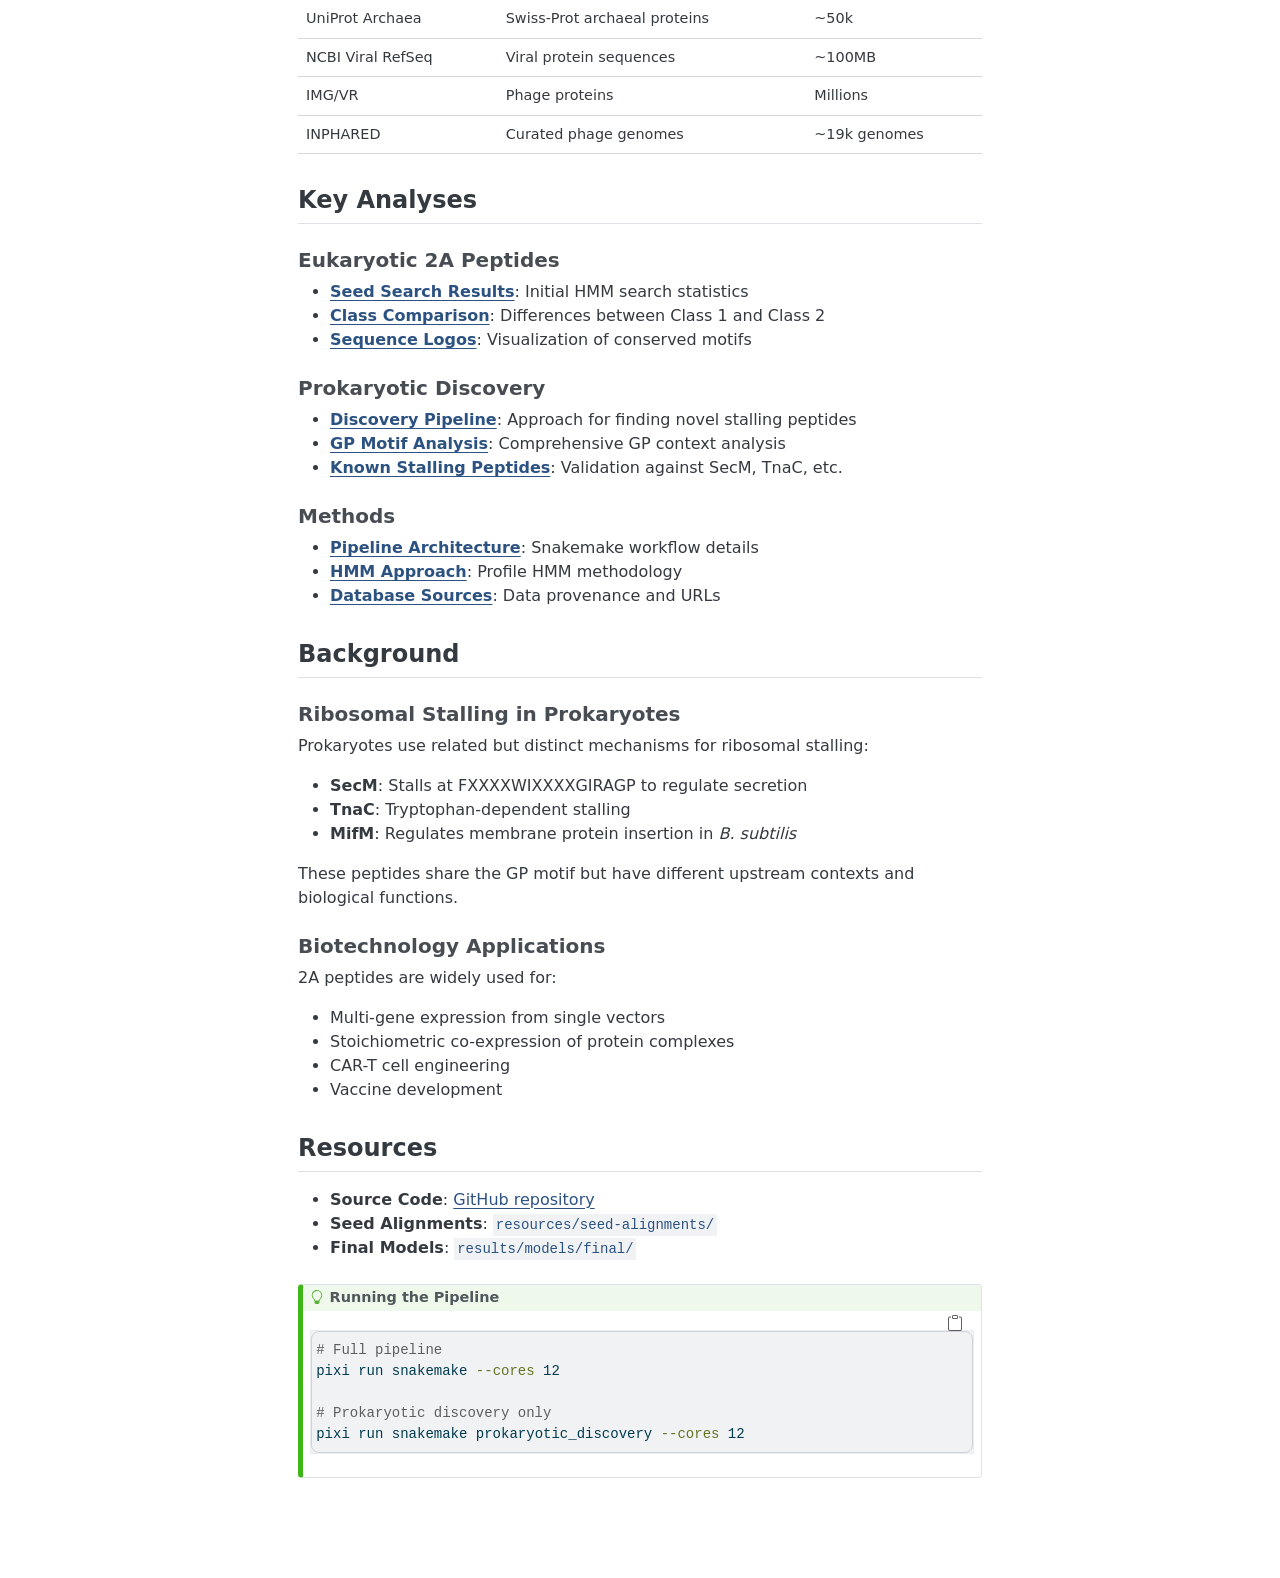
==== commit 694f7b81: "Built site for gh-pages" ====
--- a/index.html
+++ b/index.html
@@ -7,7 +7,7 @@
 <meta name="viewport" content="width=device-width, initial-scale=1.0, user-scalable=yes">
 
 <meta name="author" content="Hesselberth Lab">
-<meta name="dcterms.date" content="2025-12-13">
+<meta name="dcterms.date" content="2026-01-17">
 
 <title>2A Peptide Discovery</title>
 <style>
@@ -77,7 +77,7 @@
 <link href="site_libs/quarto-html/quarto-syntax-highlighting-91951b2397f5a16bc0a033bcc92477b2.css" rel="stylesheet" id="quarto-text-highlighting-styles">
 <script src="site_libs/bootstrap/bootstrap.min.js"></script>
 <link href="site_libs/bootstrap/bootstrap-icons.css" rel="stylesheet">
-<link href="site_libs/bootstrap/bootstrap-59ac97085a7323f8e809bf4a09ac5792.min.css" rel="stylesheet" append-hash="true" id="quarto-bootstrap" data-mode="light">
+<link href="site_libs/bootstrap/bootstrap-e9e313386f1d278665fa88e252026886.min.css" rel="stylesheet" append-hash="true" id="quarto-bootstrap" data-mode="light">
 <script id="quarto-search-options" type="application/json">{
   "location": "sidebar",
   "copy-button": false,
@@ -310,7 +310,7 @@
     <div>
     <div class="quarto-title-meta-heading">Published</div>
     <div class="quarto-title-meta-contents">
-      <p class="date">December 13, 2025</p>
+      <p class="date">January 17, 2026</p>
     </div>
   </div>
   
@@ -685,7 +685,7 @@
     }
       var localhostRegex = new RegExp(/^(?:http|https):\/\/localhost\:?[0-9]*\//);
       var mailtoRegex = new RegExp(/^mailto:/);
-        var filterRegex = new RegExp('/' + window.location.host + '/');
+        var filterRegex = new RegExp("https:\/\/rnabioco\.github\.io\/2a-peptide-search\/");
       var isInternal = (href) => {
           return filterRegex.test(href) || localhostRegex.test(href) || mailtoRegex.test(href);
       }
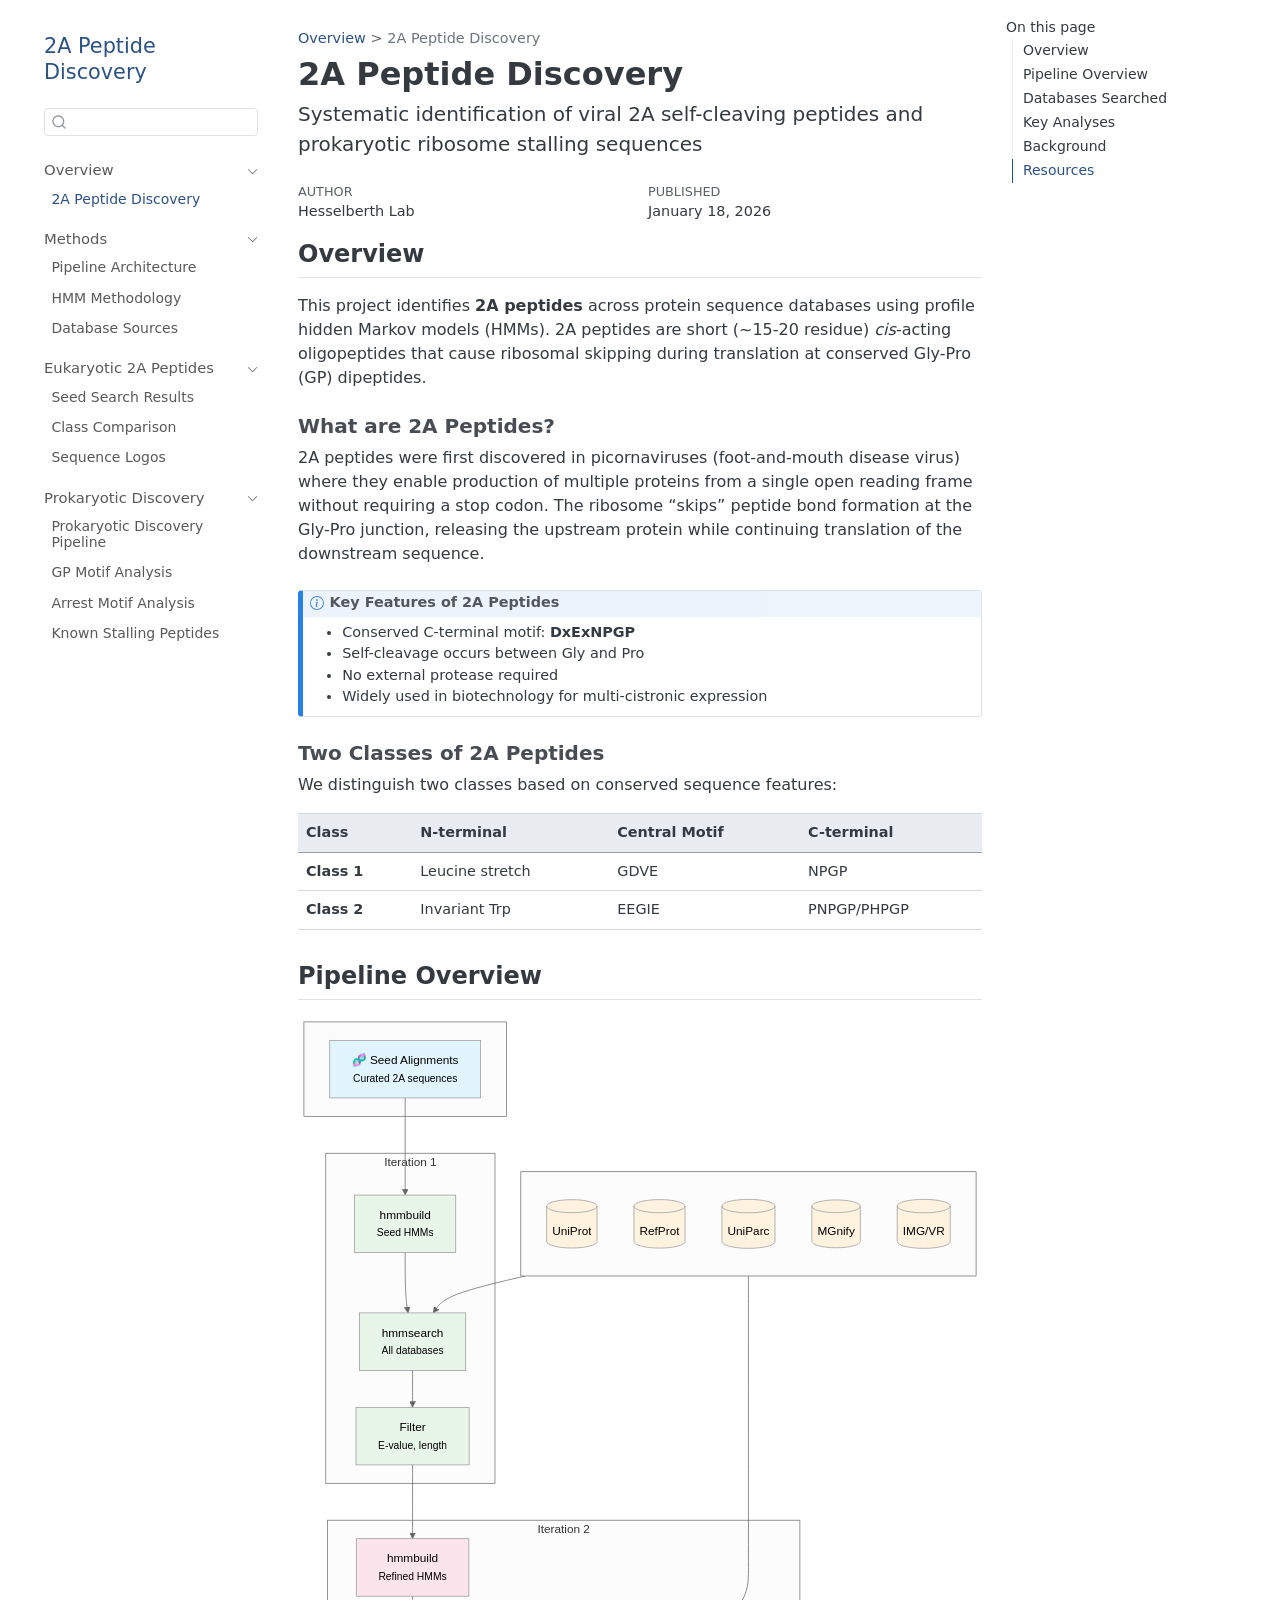
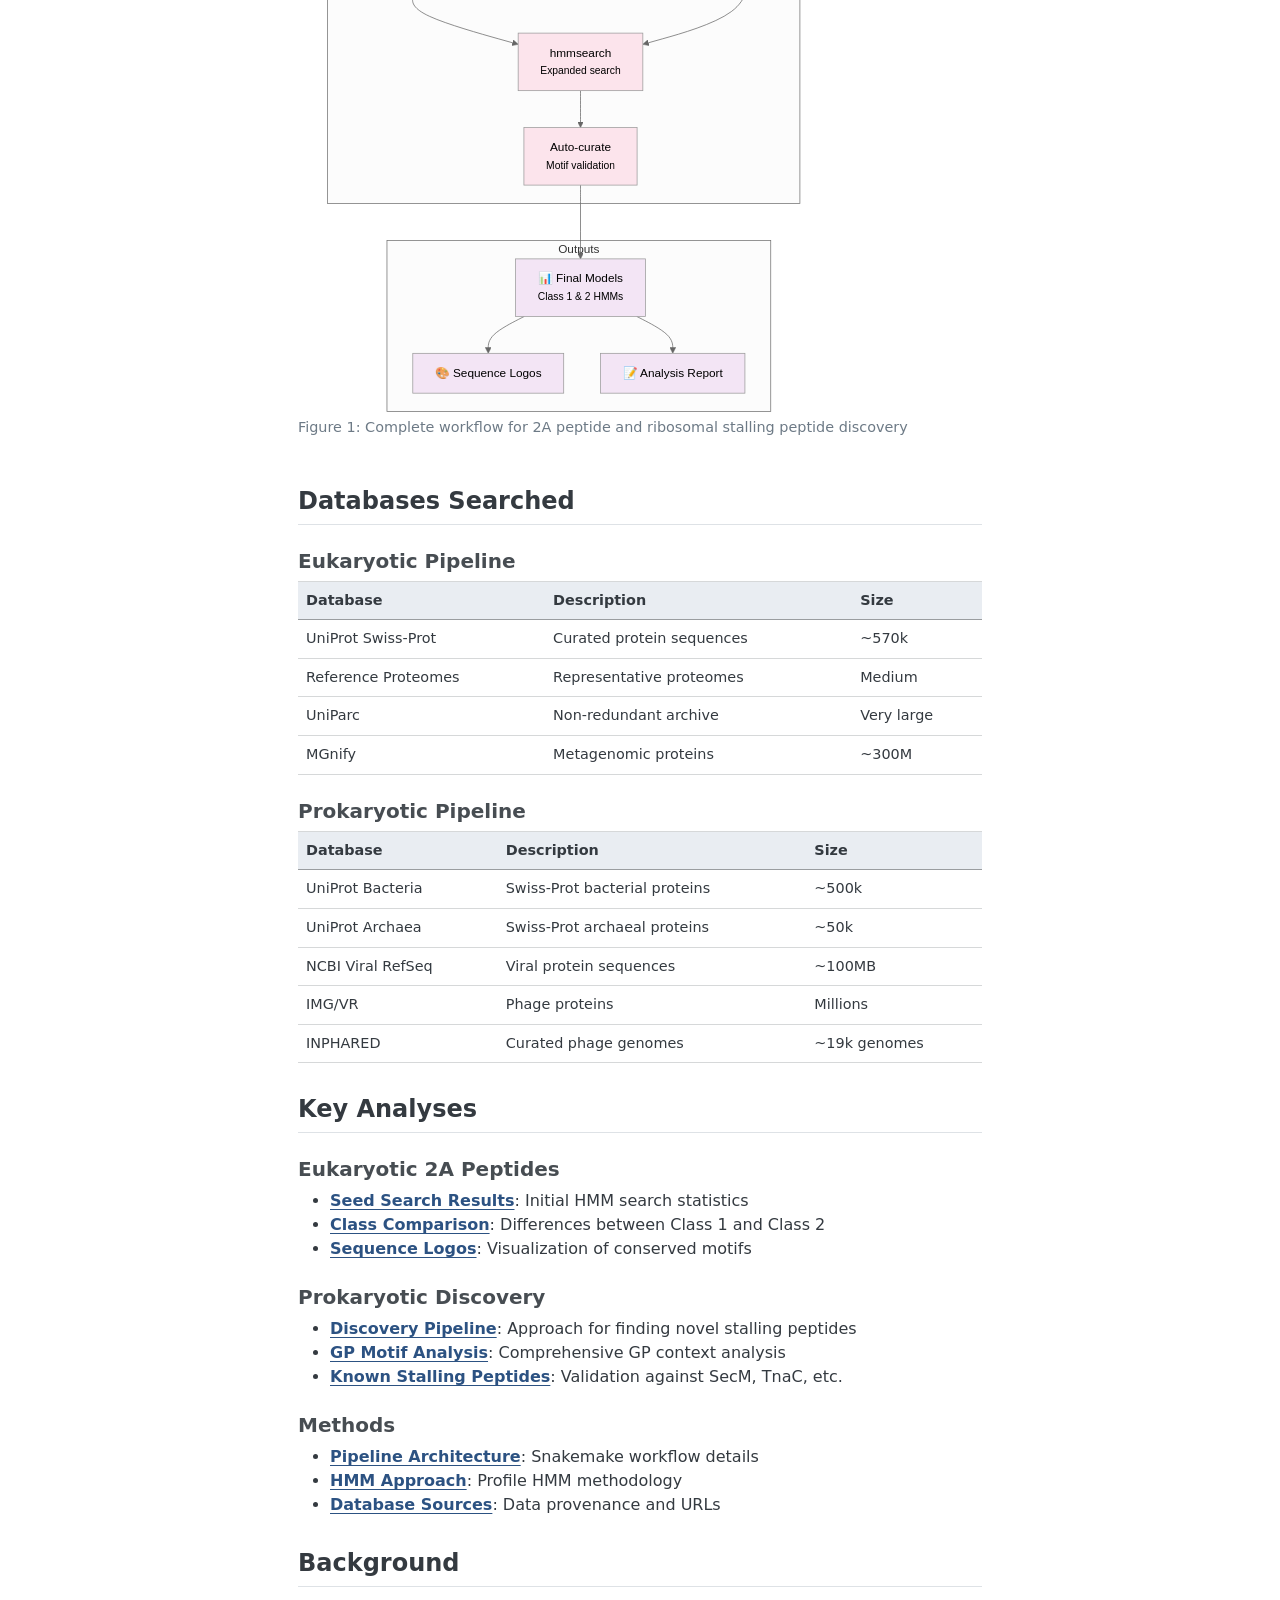
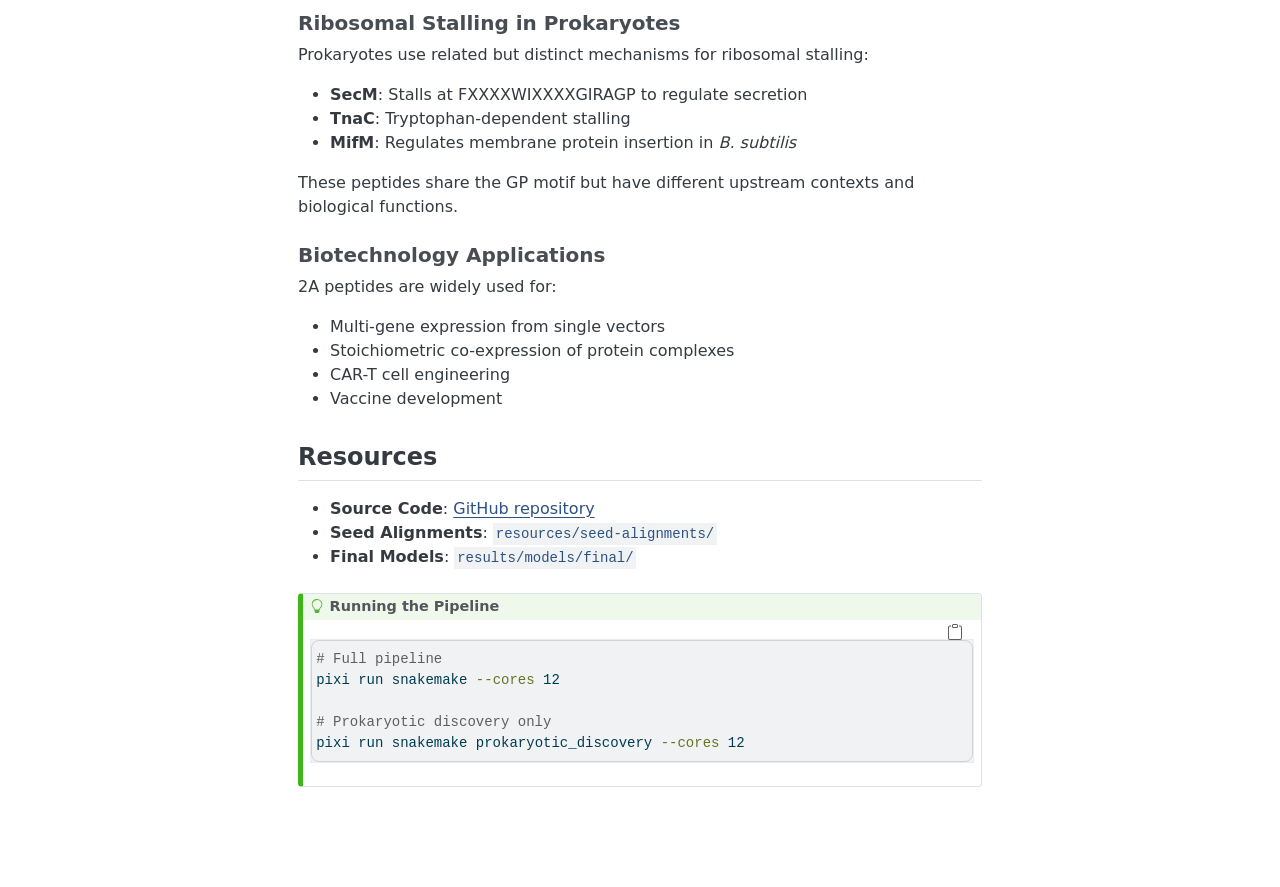
==== commit 6c60061d: "Built site for gh-pages" ====
--- a/index.html
+++ b/index.html
@@ -7,7 +7,7 @@
 <meta name="viewport" content="width=device-width, initial-scale=1.0, user-scalable=yes">
 
 <meta name="author" content="Hesselberth Lab">
-<meta name="dcterms.date" content="2026-01-17">
+<meta name="dcterms.date" content="2026-01-18">
 
 <title>2A Peptide Discovery</title>
 <style>
@@ -245,6 +245,12 @@
 </li>
           <li class="sidebar-item">
   <div class="sidebar-item-container"> 
+  <a href="./prokaryotic/arrest-motifs.html" class="sidebar-item-text sidebar-link">
+ <span class="menu-text">Arrest Motif Analysis</span></a>
+  </div>
+</li>
+          <li class="sidebar-item">
+  <div class="sidebar-item-container"> 
   <a href="./prokaryotic/stalling-peptides.html" class="sidebar-item-text sidebar-link">
  <span class="menu-text">Known Stalling Peptides</span></a>
   </div>
@@ -310,7 +316,7 @@
     <div>
     <div class="quarto-title-meta-heading">Published</div>
     <div class="quarto-title-meta-contents">
-      <p class="date">January 17, 2026</p>
+      <p class="date">January 18, 2026</p>
     </div>
   </div>
   
@@ -384,7 +390,7 @@
 <figure class="quarto-float quarto-float-fig figure">
 <div aria-describedby="fig-pipeline-caption-0ceaefa1-69ba-4598-a22c-09a6ac19f8ca">
 <div>
-<pre class="mermaid mermaid-js" data-label="fig-pipeline">flowchart LR
+<pre class="mermaid mermaid-js" data-label="fig-pipeline">flowchart TB
     subgraph inputs[" "]
         direction TB
         Seeds["🧬 Seed Alignments&lt;br/&gt;&lt;small&gt;Curated 2A sequences&lt;/small&gt;"]
